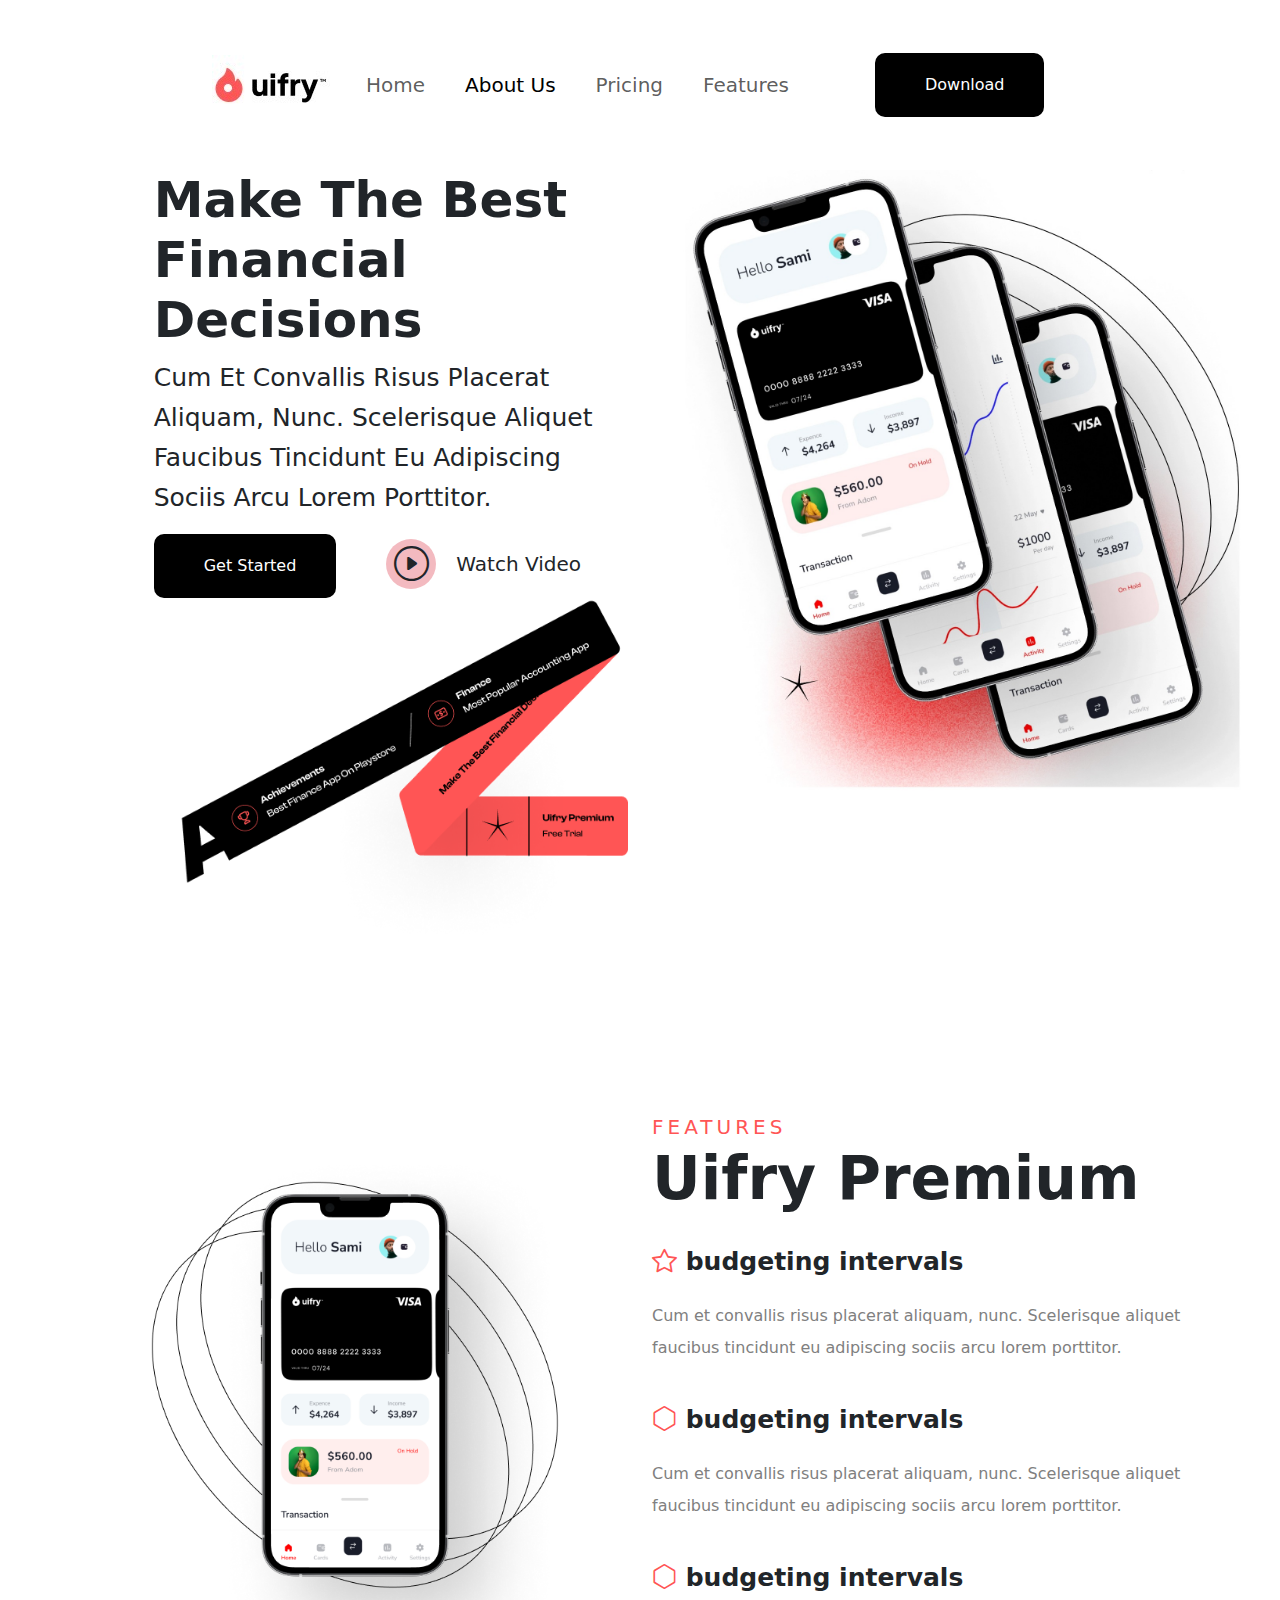
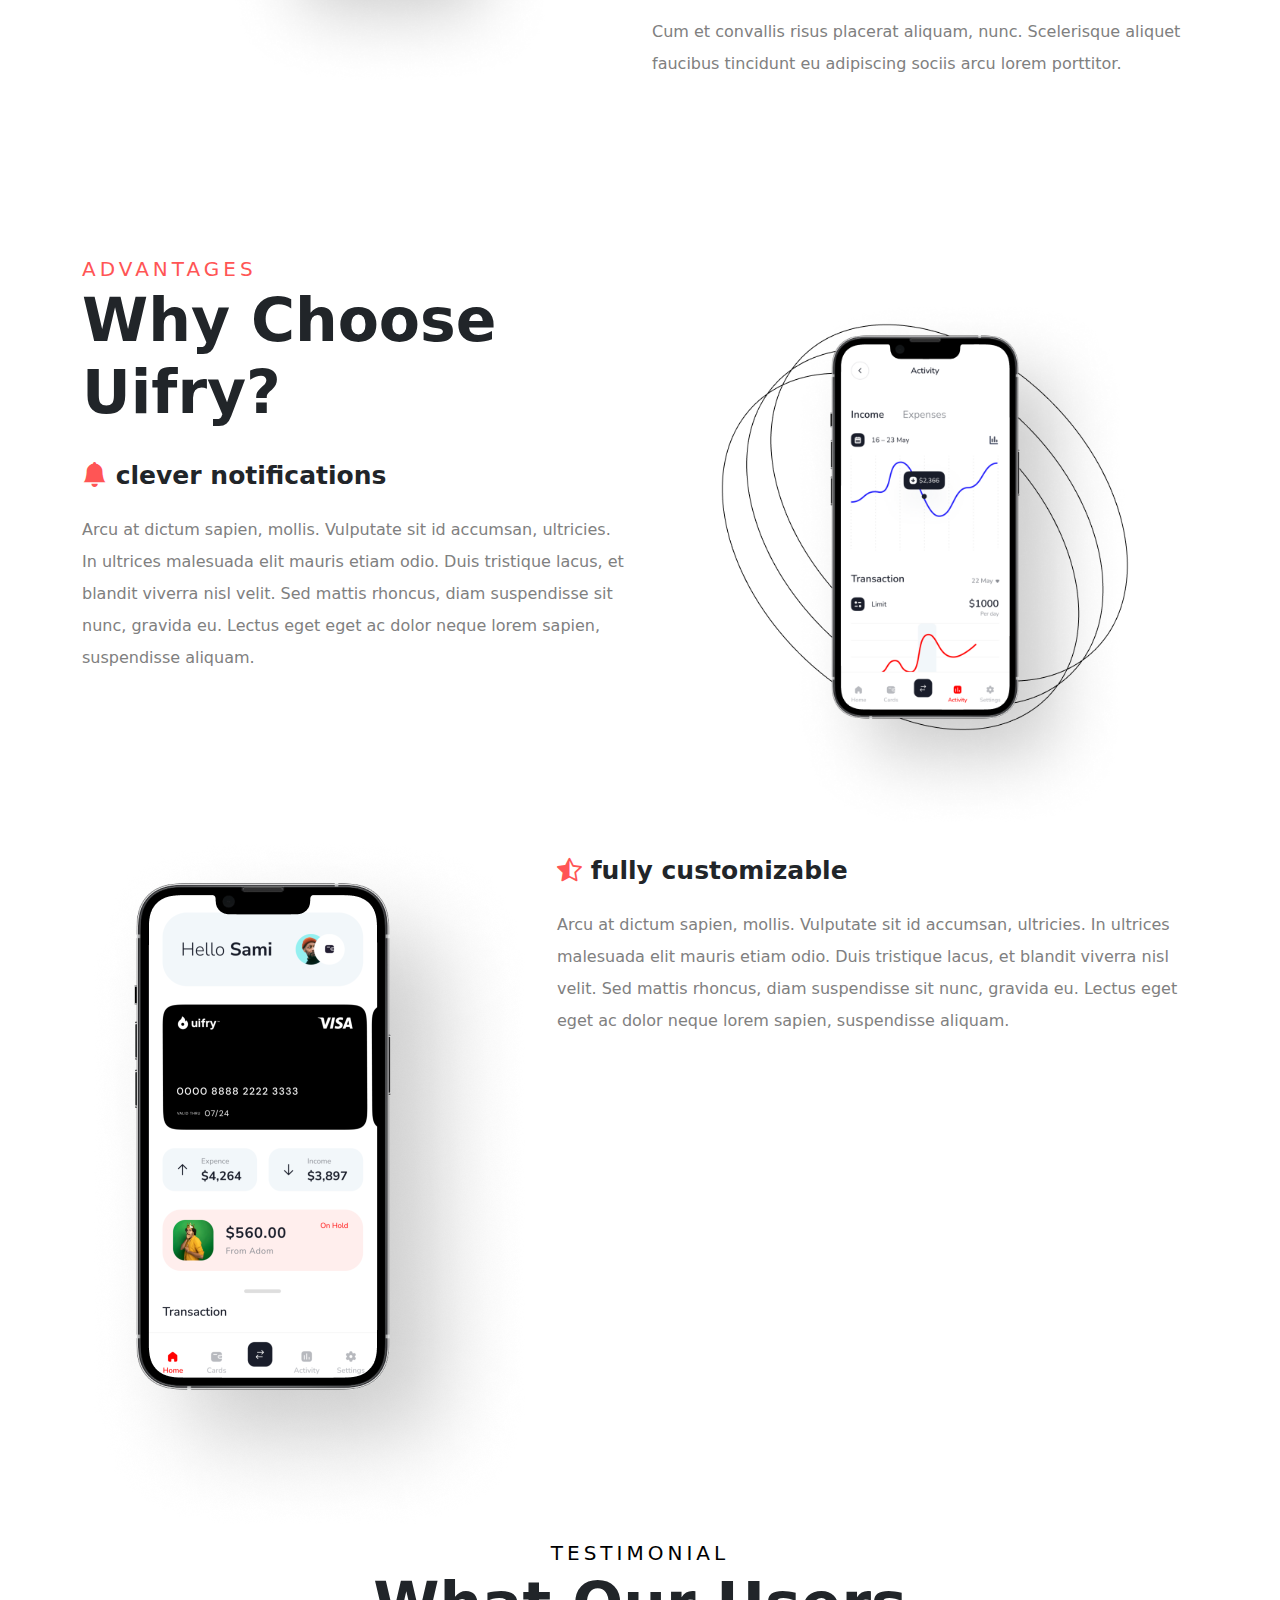
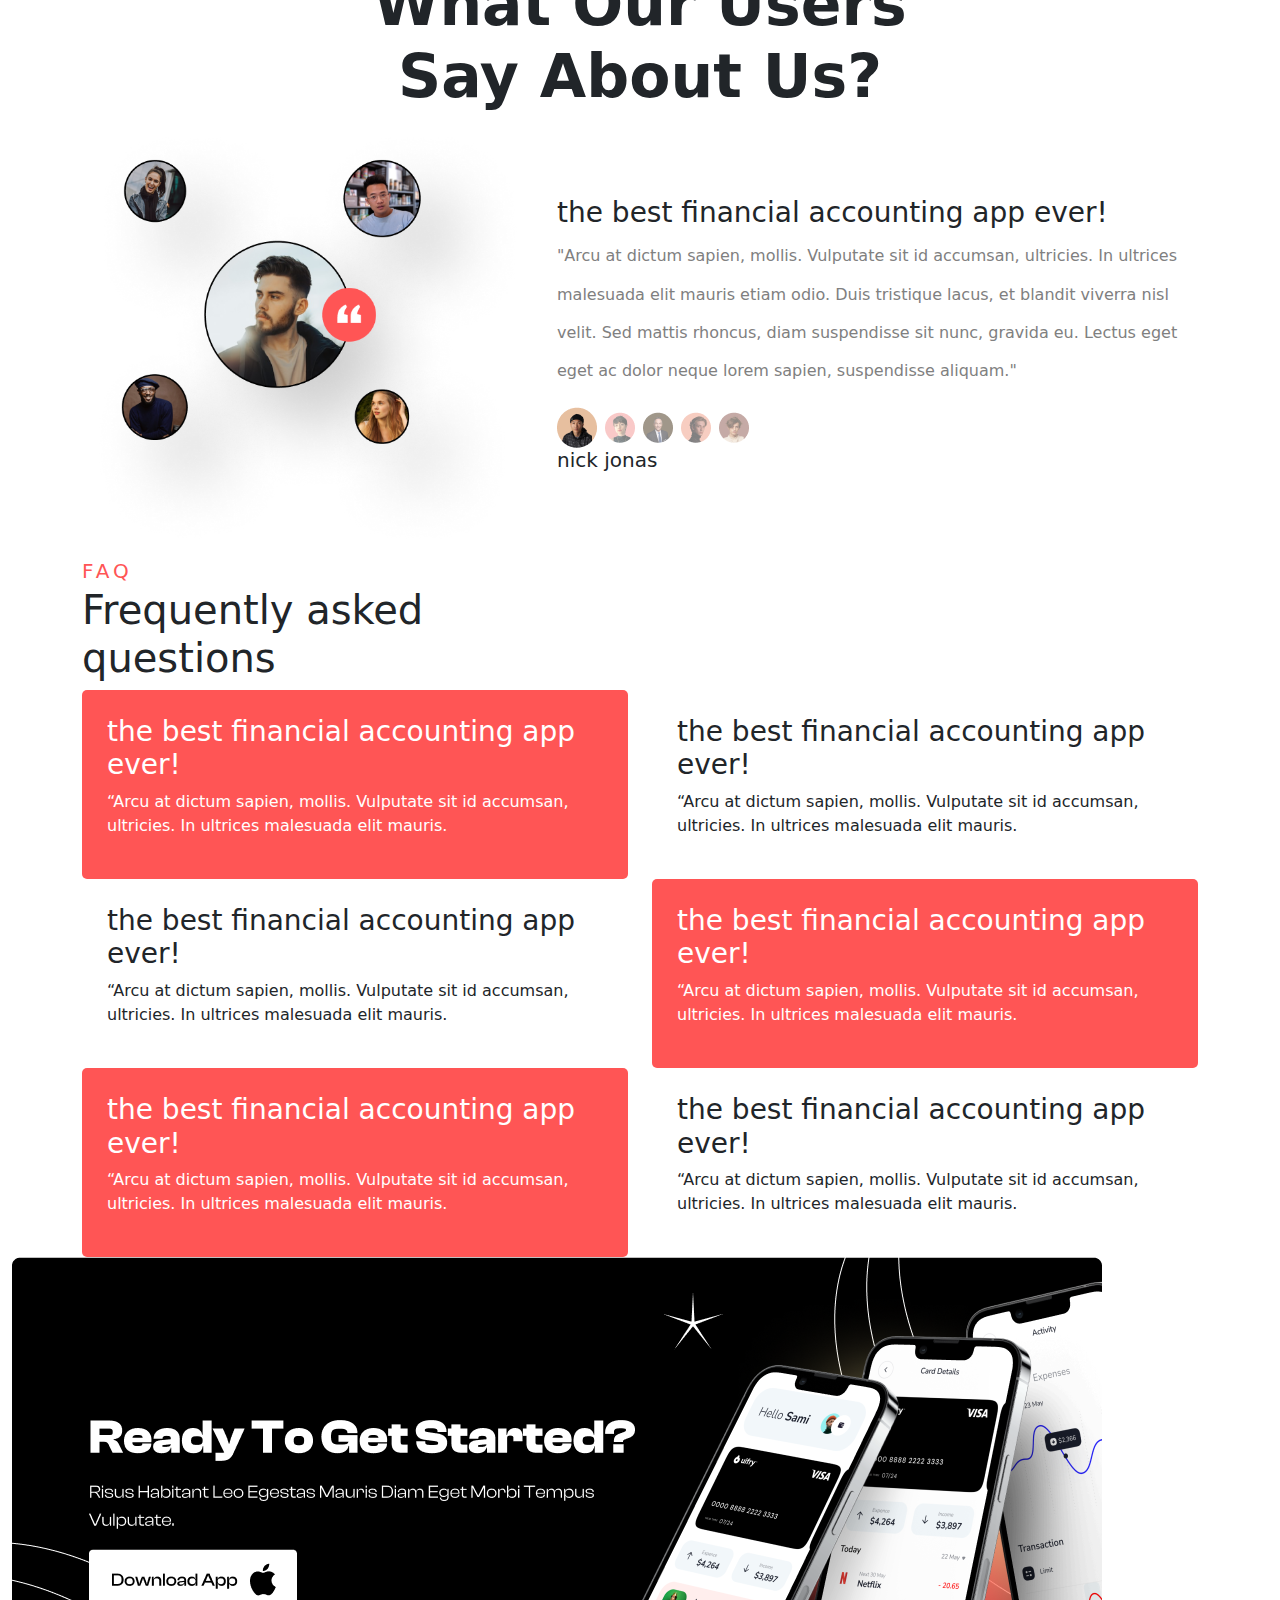
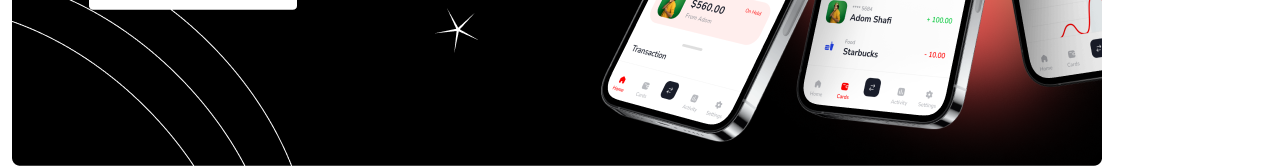
==== about.html @ f2e59686 "first commit" ====
<!DOCTYPE html>
<html lang="en">
<head>
    <meta charset="UTF-8">
    <meta name="viewport" content="width=device-width, initial-scale=1.0">
    <title>Landing Page</title>
    <!-- <script>
        // Get the current page URL
        var url = window.location.href;
    
        // Select all navigation links
        var links = document.querySelectorAll('.navbar-nav a');
    
        // Loop through each link and check if its href matches the current URL
        links.forEach(function(link) {
            if (link.href === url) {
                // Add the 'active' class to the link if it matches the current URL
                link.classList.add('active');
            }else{
                link.classList.remove('active');
            }
        });
    </script> -->
    <link rel="stylesheet" href="./style.css">
    <link rel="stylesheet" href="https://cdn.jsdelivr.net/npm/bootstrap-icons@1.11.3/font/bootstrap-icons.min.css">
    <link rel="stylesheet" href="https://cdnjs.cloudflare.com/ajax/libs/font-awesome/6.5.2/css/all.min.css" integrity="sha512-SnH5WK+bZxgPHs44uWIX+LLJAJ9/2PkPKZ5QiAj6Ta86w+fsb2TkcmfRyVX3pBnMFcV7oQPJkl9QevSCWr3W6A==" crossorigin="anonymous" referrerpolicy="no-referrer" />
    <link href="https://cdn.jsdelivr.net/npm/bootstrap@5.3.3/dist/css/bootstrap.min.css" rel="stylesheet" integrity="sha384-QWTKZyjpPEjISv5WaRU9OFeRpok6YctnYmDr5pNlyT2bRjXh0JMhjY6hW+ALEwIH" crossorigin="anonymous">
</head>
<body>
    <div class="main">
             <!-- navbar section-->
            <section class="nav-container">
                <nav class="navbar navbar-expand-lg navbar-light bg-white">
                    <div class="container">
                        <img src="./images/brand.jpeg" alt="Brand" class="navbar-brand">
                        <button class="navbar-toggler" type="button" data-bs-toggle="collapse" data-bs-target="#navbarText" aria-controls="navbarText" aria-expanded="false" aria-label="Toggle navigation">
                            <span class="navbar-toggler-icon"></span>
                        </button>
                        <div class="collapse navbar-collapse" id="navbarText">
                            <ul class="navbar-nav me-auto mb-2 mb-lg-0">
                                <li class="nav-item">
                                    <a class="nav-link" aria-current="page" href="index.html">Home</a>
                                </li>
                                <li class="nav-item">
                                    <a class="nav-link" href="about.html">About Us</a>
                                </li>
                                <li class="nav-item">
                                    <a class="nav-link" href="price.html">Pricing</a>
                                </li>
                                <li class="nav-item">
                                    <a class="nav-link" href="feature.html">Features</a>
                                </li>
                            </ul>
                            <span class="navbar-text nav-right">
                                <button class="button-2">Download</button>
                            </span>
                        </div>
                    </div>
                </nav>
            </section>
            <!-- home section -->
            <section class="home content">
                <div class="container-fluid">
                    <div class="row no-gutters">
                        <div class="col-lg-6 col-md-12 col-sm-12">
                            <div class="home-left">
                                <!-- <img src="./images/Group 35931.png" alt=""> -->
                                <h1>make the best financial decisions</h1>
                                <p>
                                    Cum et convallis risus placerat aliquam, nunc. Scelerisque aliquet  faucibus tincidunt eu adipiscing sociis arcu lorem porttitor.
                                </p>
                                <div class="explore">
                                    <button class="button-2">get started   <i class="fa-solid fa-arrow-right-long"></i></button>
                                    <p> <i class="bi bi-play-circle"></i>  </p> <p><span>Watch Video</span></p>
                                </div>
                                <img src="./images/Group 35924.png" alt="" class="img-fluid">
                            </div>
                        </div>
                        <div class="col-lg-6 col-md-12 col-sm-12">
                            <div class="home-right image-container">
                                <!-- <img src="./images/Frame 1.png" alt="" class="img-fluid">
                                <img src="./images/iPhone-13-Pro-Front.png" alt="" class="img-fluid">
                                <img src="./images/iPhone-13-Pro-Front-1.png" alt="" class="img-fluid">
                                <img src="./images/Group 35899.png" alt="" class="img-fluid"> -->
                                <img src="./images/home.jpeg" alt="" class="img-fluid">
                            </div>
                        </div>
                    </div>
                </div>
            </section>
            <section class="features">
                <div class="container">
                    <div class="row">
                        <div class="col-lg-6 col-md-12 col-sm-12">
                            <div class="feature-left">
                                <img src="./images/Group 35933.png" class="img-fluid" alt="">
                                <!-- <img src="./images/Group 35930.png"  class="img-fluid" alt=""> -->
                            </div>
                        </div>
                        <div class="col-lg-6 col-md-12 col-sm-12">
                            <div class="feature-right">
                                <span class="title1">FEATURES</span>
                                <h1>uifry premium</h1>
                                <div class="budget">
                                    <h6><i class="bi bi-star"></i> budgeting intervals</h6>
                                    <p>Cum et convallis risus placerat aliquam, nunc. Scelerisque aliquet <br> faucibus tincidunt eu adipiscing sociis arcu lorem porttitor.</p>
                                </div>
                                <div class="budget">
                                    <h6><i class="bi bi-hexagon"></i> budgeting intervals</h6>
                                    <p>Cum et convallis risus placerat aliquam, nunc. Scelerisque aliquet <br> faucibus tincidunt eu adipiscing sociis arcu lorem porttitor.</p>
                                </div>
                                <div class="budget">
                                    <h6><i class="bi bi-hexagon"></i> budgeting intervals</h6>
                                    <p>Cum et convallis risus placerat aliquam, nunc. Scelerisque aliquet <br> faucibus tincidunt eu adipiscing sociis arcu lorem porttitor.</p>
                                </div>
                            </div>
                        </div>
                    </div>
                </div>
            </section>
            <section class="adv">
                <div class="container">
                    <div class="row">
                        <div class="col-lg-6 col-md-12 col-sm-12">
                            <div class="feature-right">
                                <span class="title1">ADVANTAGES</span>
                                <h1>why choose Uifry?</h1>
                                <div class="budget">
                                    <h6><i class="bi bi-bell-fill"></i> clever notifications</h6>
                                    <p>Arcu at dictum sapien, mollis. Vulputate sit id accumsan, ultricies. In ultrices malesuada elit mauris etiam odio. Duis tristique lacus, et blandit viverra nisl velit. Sed mattis rhoncus, diam suspendisse sit nunc, gravida eu. Lectus eget eget ac dolor neque lorem sapien, suspendisse aliquam.</p>
                                </div>
                            </div>
                        </div>
                        <div class="col-lg-6 col-md-12 col-sm-12">
                            <div class="adv-right">
                                <img src="./images/Group 35935.png" alt="" class="img-fluid">
                            </div>
                        </div>
                    </div>
                </div>
            </section>
            <section>
                <div class="container">
                    <div class="row">
                        <div class="col-lg-5 col-md-12 col-sm-12">
                            <div>
                                <img src="./images/iPhone-13-Pro-Front 2.png" alt="">
                            </div>
                        </div>
                        <div class="col-lg-7 col-md-12 col-sm-12">
                            <div>
                                <div class="budget">
                                    <h6><i class="bi bi-star-half"></i> fully customizable</h6>
                                    <p>Arcu at dictum sapien, mollis. Vulputate sit id accumsan, ultricies. In ultrices malesuada elit mauris etiam odio. Duis tristique lacus, et blandit viverra nisl velit. Sed mattis rhoncus, diam suspendisse sit nunc, gravida eu. Lectus eget eget ac dolor neque lorem sapien, suspendisse aliquam.</p>
                                </div>
                            </div>
                        </div>
                    </div>
                </div>
            </section>
            <section class="test">
                <div class="test-head">
                    <span class="title1 ">testimonial</span>
                    <h1>what our users <br> say about us?</h1>         
                </div>
                <div class="container">
                    <div class="row">
                        <div class="col-lg-5 col-md-12 col-sm-12">
                            <div class="test-left">
                                <img src="./images/Group 1000002331.png" alt="" class="img-fluid">
                            </div>
                        </div>
                        <div class="col-lg-7 col-md-12 col-sm-12">
                            <div class="test-right">
                                <h3>the best financial accounting
                                    app ever!
                                </h3>
                                <p>"Arcu at dictum sapien, mollis. Vulputate sit id accumsan, ultricies. In ultrices malesuada elit mauris etiam odio. Duis tristique lacus, et blandit viverra nisl velit. Sed mattis rhoncus, diam suspendisse sit nunc, gravida eu. Lectus eget eget ac dolor neque lorem sapien, suspendisse aliquam."</p>
                                <img src="./images/Group 35917.png" alt="">
                                <h5>nick jonas</h5>
                            </div>
                        </div>
                    </div>
                </div>
            </section>
            <section class="faq">
                <div class="container">
                    <div>
                        <span class="title1 ">FAQ</span>
                        <h1>Frequently asked <br> questions </h1>
                    </div>
                    <div class="row">
                        <div class="col-lg-6 col-md-12 col-sm-12 faq-left">
                            <div>
                                <h3>the best financial accounting
                                    app ever!
                                </h3>
                                <p>“Arcu at dictum sapien, mollis. Vulputate sit id
                                accumsan, ultricies. In ultrices malesuada elit mauris.</p>
                            </div>
                            <div>
                                <h3>the best financial accounting
                                    app ever!
                                </h3>
                                <p>“Arcu at dictum sapien, mollis. Vulputate sit id
                                accumsan, ultricies. In ultrices malesuada elit mauris.</p>
                            </div>
                            <div>
                                <h3>the best financial accounting
                                    app ever!
                                </h3>
                                <p>“Arcu at dictum sapien, mollis. Vulputate sit id
                                accumsan, ultricies. In ultrices malesuada elit mauris.</p>
                            </div>
                        </div>
                        <div class="col-lg-6 col-md-12 col-sm-12 faq-right">
                            <div>
                                <h3>the best financial accounting
                                    app ever!
                                </h3>
                                <p>“Arcu at dictum sapien, mollis. Vulputate sit id
                                accumsan, ultricies. In ultrices malesuada elit mauris.</p>
                            </div>
                            <div>
                                <h3>the best financial accounting
                                    app ever!
                                </h3>
                                <p>“Arcu at dictum sapien, mollis. Vulputate sit id
                                accumsan, ultricies. In ultrices malesuada elit mauris.</p>
                            </div>
                            <div>
                                <h3>the best financial accounting
                                    app ever!
                                </h3>
                                <p>“Arcu at dictum sapien, mollis. Vulputate sit id
                                accumsan, ultricies. In ultrices malesuada elit mauris.</p>
                            </div>
                        </div>
                    </div>
                </div>
            </section>
            <section>
                <div class="container-fluid">
                    <div class="col-lg-12 col-md-12 col-sm-12">
                    <img src="./images/Frame.png" alt="">
                    </div>
                </div>
            </section>
    </div>
    <script src="https://maxcdn.bootstrapcdn.com/bootstrap/4.5.2/js/bootstrap.min.js"></script>
    <script src="./script.js"></script>
    <script src="https://ajax.googleapis.com/ajax/libs/jquery/3.5.1/jquery.min.js"></script>
    <script src="https://cdn.jsdelivr.net/npm/bootstrap@5.3.3/dist/js/bootstrap.bundle.min.js" integrity="sha384-YvpcrYf0tY3lHB60NNkmXc5s9fDVZLESaAA55NDzOxhy9GkcIdslK1eN7N6jIeHz" crossorigin="anonymous"></script>
</body>
</html>
---- style.css ----
/* reset */
*{
    box-sizing: border-box;
    margin: 0;
}
nav{
    display: flex;
    flex-direction: row;
    justify-content: space-around;
    align-items: center;
    height: 10vh;
    background-color: white;
}
.nav-container{
    padding: 40px;
    padding-left: 200px;
    padding-right: 200px;
    z-index: 99;
}
.nav-left{
    display: flex;
    flex-direction: row;
    justify-content: space-around;
    width: 70%;
}
#navbarText a{
    font-size: 20px;
    padding: 20px;
}
.navbar-brand{
    font-weight: bold;
    font-size: 30px !important;
}
/*navbar right, download button  */
.nav-right{
    display: flex;
    width: 30%;
    justify-content: center;
    align-items: center;
}
.nav-right button{
    background-color: #FF5555;
    padding: 20px;
    padding-left: 50px;
    padding-right: 40px;
    color: white;
    border-radius: 10px;
    border: none;
    text-transform: capitalize;
}
.button-2 {
    color: #fff;
    border: 3px solid  black;
    background-image: -webkit-linear-gradient(30deg,  black 50%, transparent 50%);
    background-image: linear-gradient(30deg,  black 50%, transparent 50%);
    background-size: 500px;
    background-repeat: no-repeat;
    background-position: 0%;
    -webkit-transition: background 300ms ease-in-out;
    transition: background 300ms ease-in-out;
  }
  .button-2:hover {
    background-position: 100%;
    color: black;
  }
  .mode{
    width: 100px;
    padding-left: 40px;
    cursor: pointer;
  }
/* home section */
/* .home{
    height:100vh;
    position: relative;
} */
.home .col-lg-8{
    min-height: 850px;
}
.home .col-lg-4{
    min-height: auto;
}
.home h1{
    font-size: 65px;
    font-weight: bold;
    text-transform: capitalize;
}
.home-left{
    margin-left: 23%;
}
/* .home-left img:nth-child(1){
    position: absolute;
    top: -100px;
    right: 180px;
    z-index: -1;
} */
.home p{
    font-size: 25px;
    line-height: 1.6;
    text-transform: capitalize;
}
.home button{
    background-color: #FF5555;
    padding: 20px;
    padding-left: 50px;
    padding-right: 40px;
    color: white;
    border-radius: 10px;
    border: none;
}
.explore{
    display: flex;
    flex-direction: row;
    align-items: center;
    justify-content: flex-start;
    column-gap: 50px;
    
}
.explore p span{
    padding-left: 20px;
}
.explore button{
    text-transform: capitalize;
}
.explore p i{
    font-size: 35px;
        border-radius: 50%;
        height: 50px;
        width: 50px;
        position: absolute;
        background: #dc354557;
        display: flex;
        justify-content: center;
        align-items: center;
    }


.explore p{
    font-size: 20px;
    display: flex;
    justify-content: baseline;
    align-items: center;
    gap: 15px;
    padding-top: 11px;
}
.home-right img{
    width: 100%;
    height: auto;
}
.fixed-container {
    width: 100%; 
}

.image-container {
    width: 100%; 
}
/* we can also align the images in home section using the below position property */
/* .home-right{
    position: relative;
} */
/* .home-right img:nth-child(1){
    position: absolute;
    top: -100px;
    right: 0px;
}
.home-right img:nth-child(2){
    position: absolute;
    right: 20px;
    top: -20px;
}
.home-right img:nth-child(3){
    position: absolute;
    top: -100px;
    right: 140px;
}
.home-right img:nth-child(4){
    position: absolute;
    z-index: -1;
} */
.features{
    height: 100vh;
    
    display: flex;
    justify-content: center;
    align-items: center;

}
/* .feature-left :nth-child(2){
    position: absolute;
    left: 140px;
    z-index: -1;
} */
.title1{
    color: #FF5555;
    letter-spacing: 4px;
    font-size: 20px;
}
.feature-right h1,.test h1{
    font-weight: bolder;
    font-size: 60px;
    text-transform: capitalize;
}
.budget h6{
    font-weight: bold;
    font-size: 25px;
    padding-top: 25px;
    padding-bottom: 15px;
}
.budget p{
    color: gray;
    line-height: 2;
}
.budget h6 i{
    color: #FF5555;
}
.custom-right,.custom-left,.adv-left,.adv-right{
    display: flex;
    justify-content: center;
    align-items: start;
    flex-direction: column;
}
.custom-right p,.adv-left p,.test-right p{
    line-height: 2.4;
    color: gray;
}
/* testimonial section */
.test-right{
    display: flex;
    flex-direction: column;
    justify-content: center;
    align-items: flex-start;
    height: 100%;
    /* padding: 5rem; */
}

.test .title1{
    color: black;
    text-transform: uppercase;
}
.test-head{
    text-align: center;
}
/* faq section */
.faq-left div:nth-child(1),.faq-left div:nth-child(3),.faq-right div:nth-child(2){
    color: white;
    background-color: #FF5555;
    border-radius: 5px;
}
.faq-left div,.faq-right div{
    padding: 25px;
}
.image{
    margin: 100px;
}
.image-container{
    display: flex;
    justify-content: center;
    align-items: center;
}
@media screen and (max-width:1536px){
    .home-left h1{
        font-size: 50px;
    }
}
@media screen and (max_width:1440px){
    .home-left h1{
        font-size: 60px;
    }

}
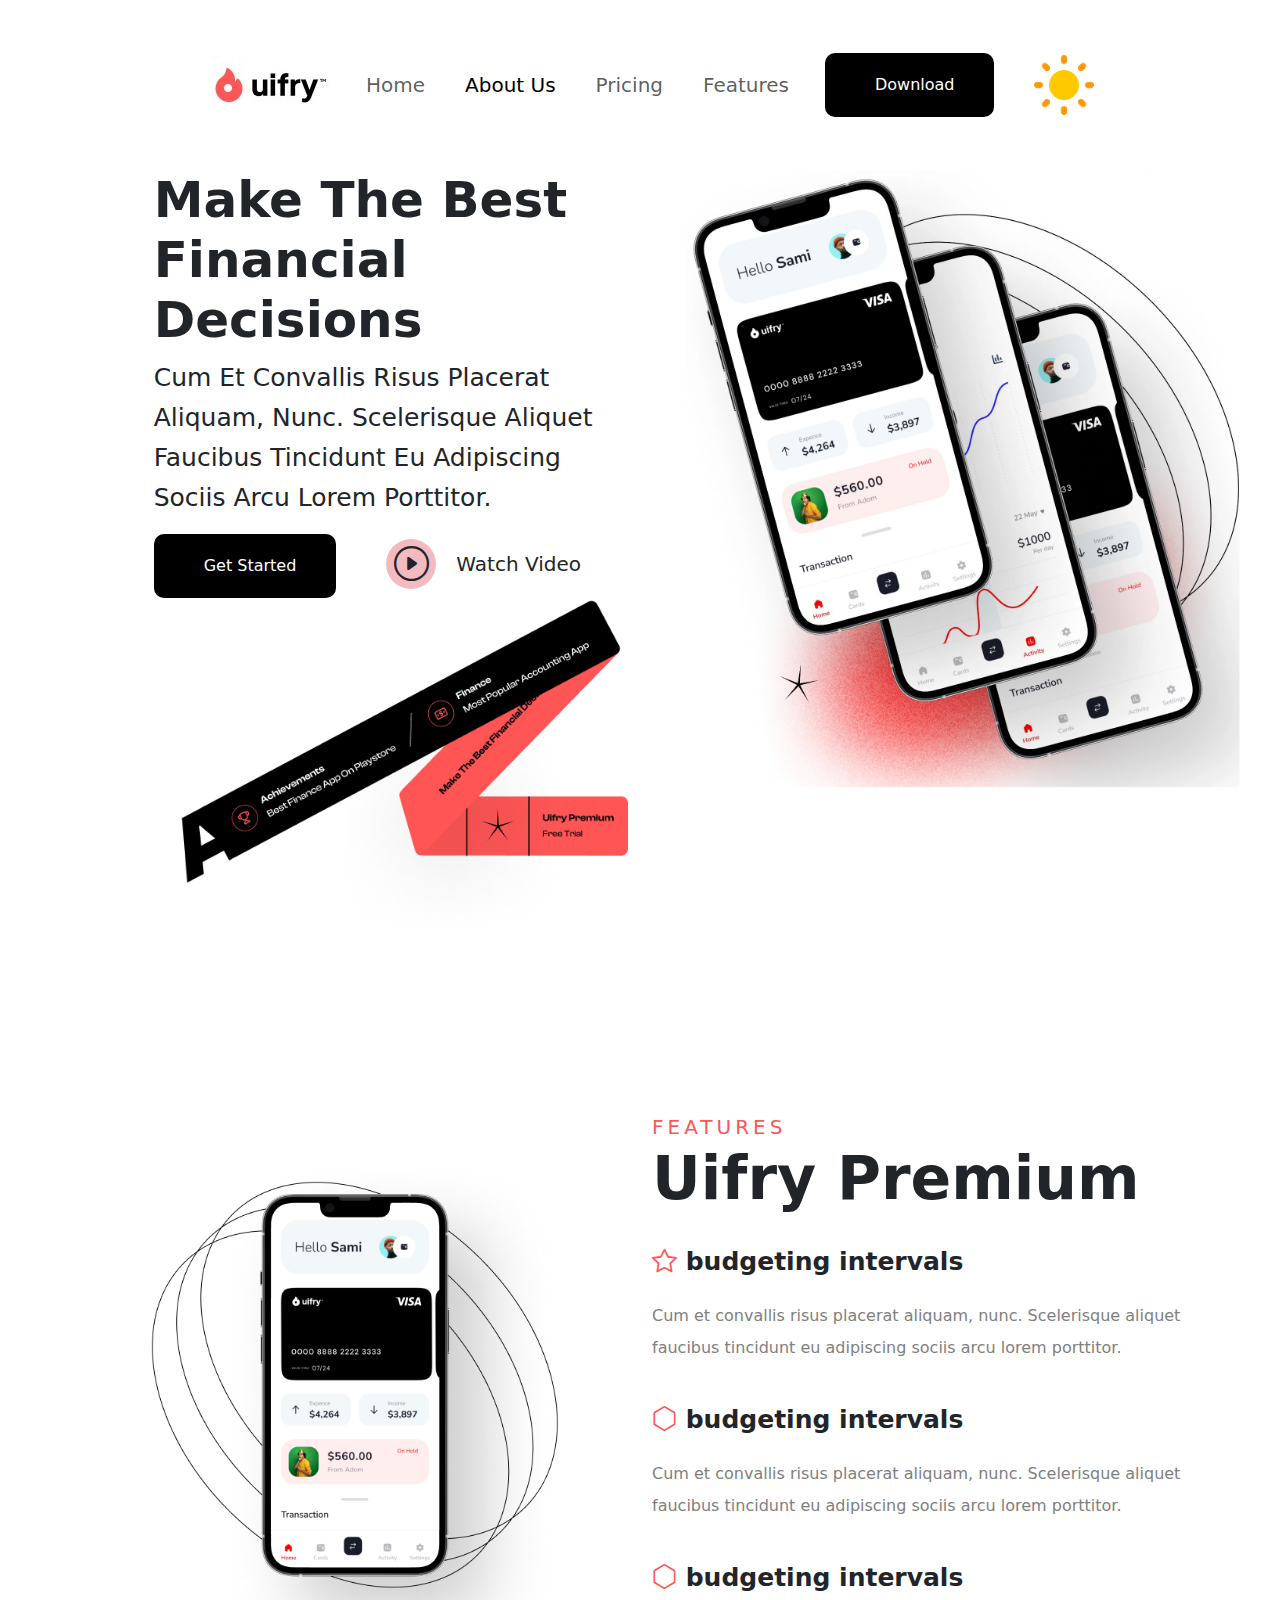
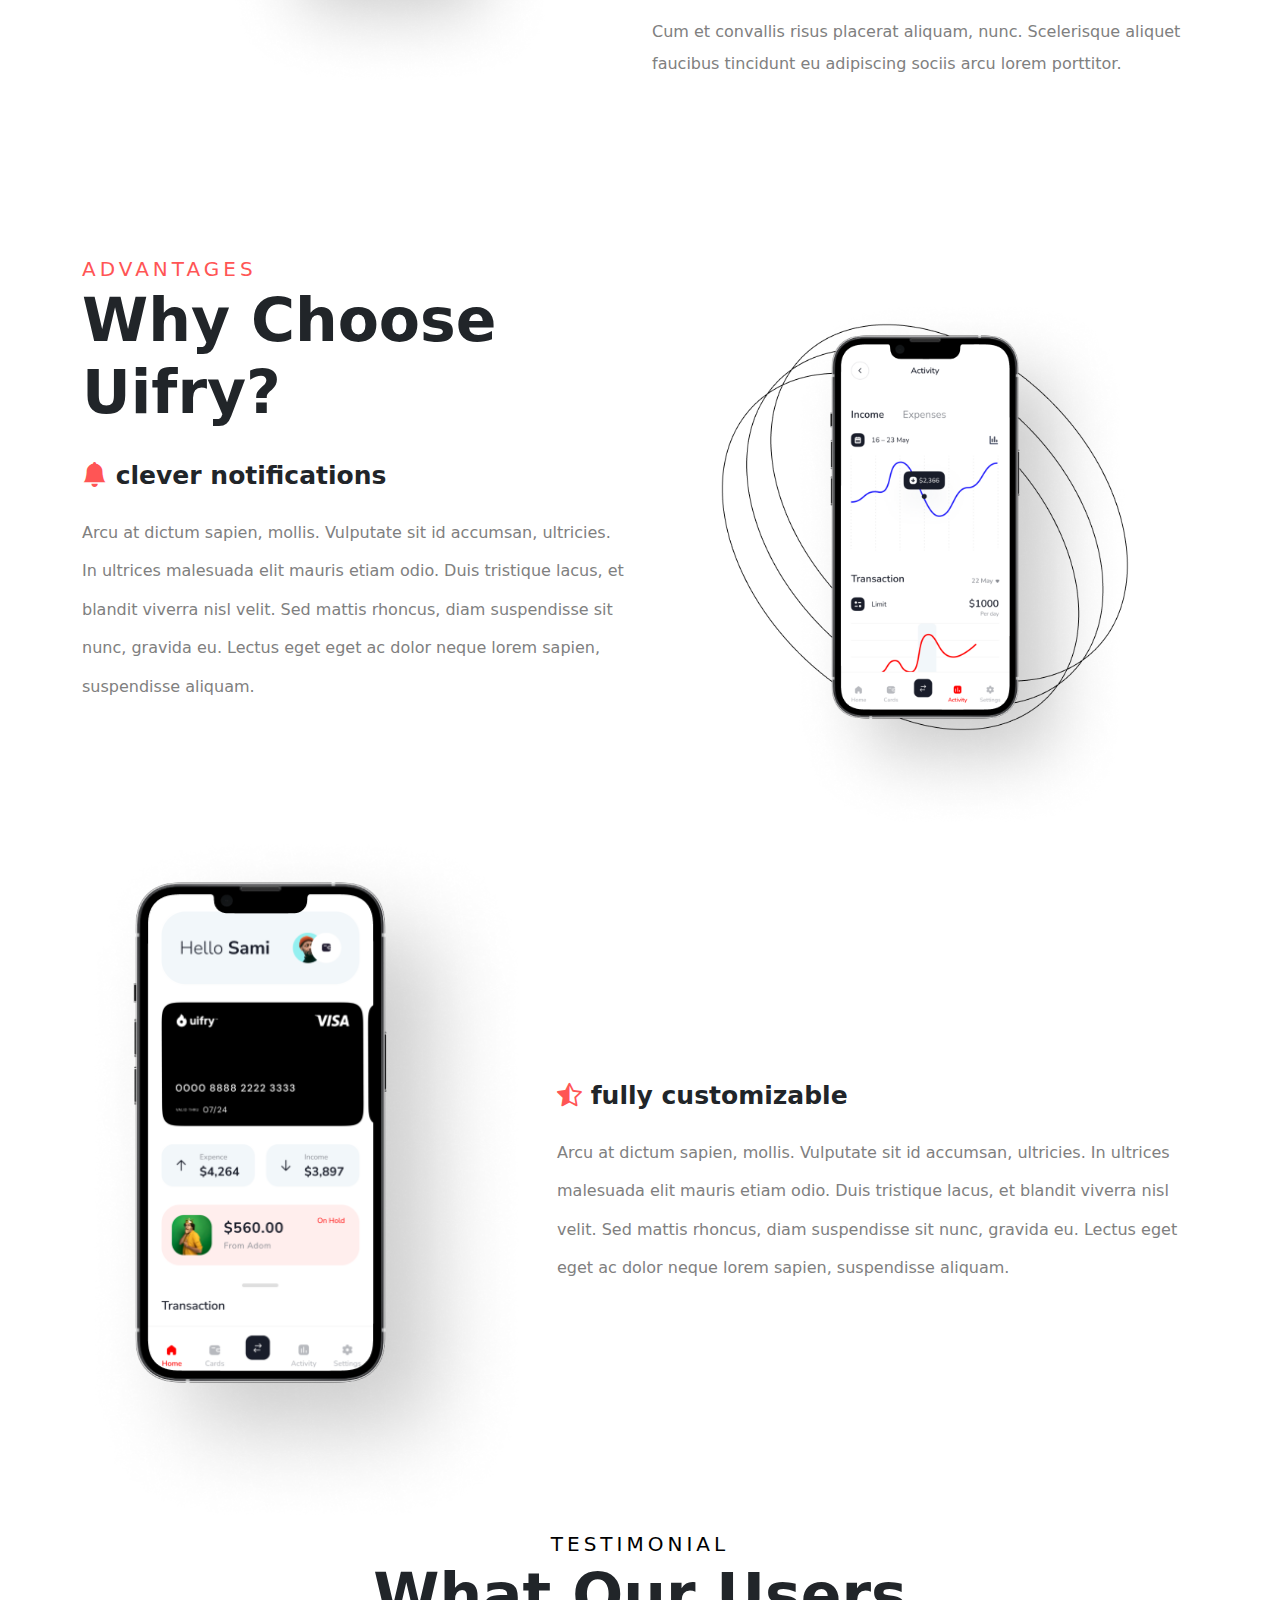
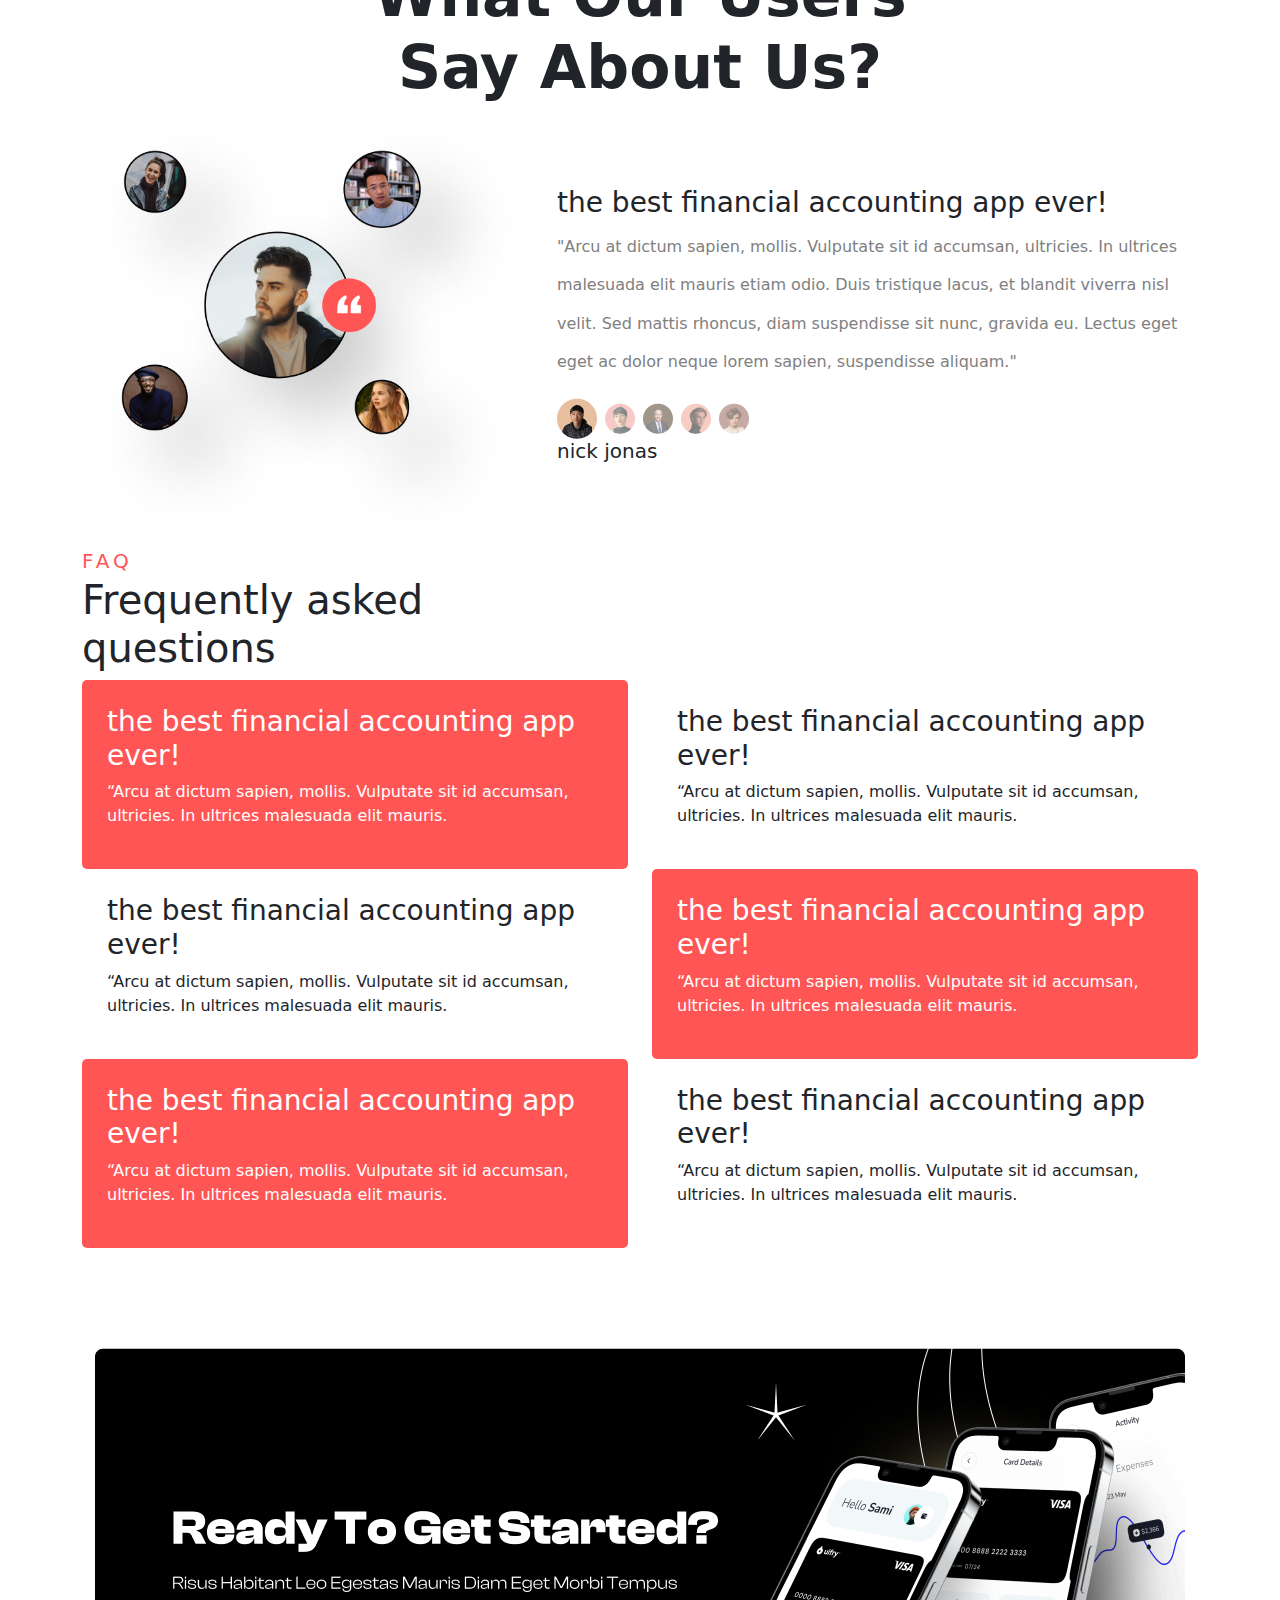
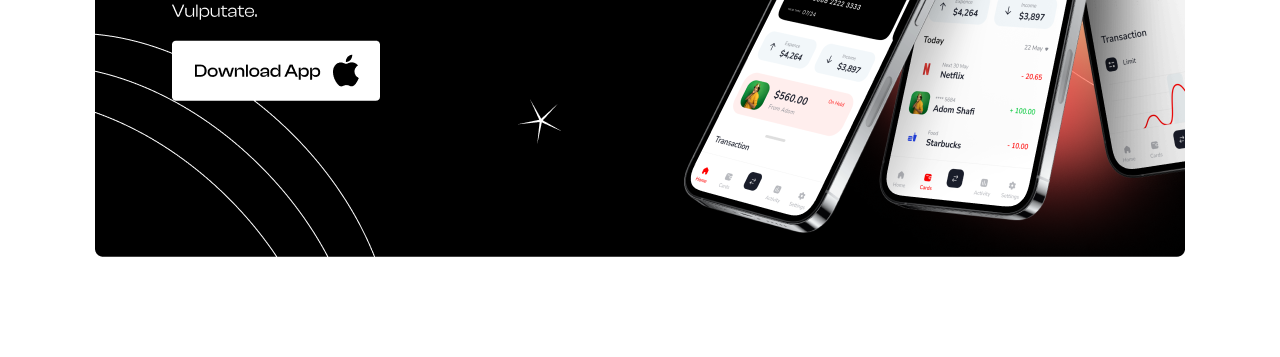
==== commit 1e627a31: "Update about.html" ====
--- a/about.html
+++ b/about.html
@@ -4,23 +4,8 @@
     <meta charset="UTF-8">
     <meta name="viewport" content="width=device-width, initial-scale=1.0">
     <title>Landing Page</title>
-    <!-- <script>
-        // Get the current page URL
-        var url = window.location.href;
-    
-        // Select all navigation links
-        var links = document.querySelectorAll('.navbar-nav a');
-    
-        // Loop through each link and check if its href matches the current URL
-        links.forEach(function(link) {
-            if (link.href === url) {
-                // Add the 'active' class to the link if it matches the current URL
-                link.classList.add('active');
-            }else{
-                link.classList.remove('active');
-            }
-        });
-    </script> -->
+    <link rel="stylesheet" href="https://cdnjs.cloudflare.com/ajax/libs/animate.css/4.1.1/animate.min.css">
+    <link rel="stylesheet" href="assets/fonts/kanit/stylesheet.css">
     <link rel="stylesheet" href="./style.css">
     <link rel="stylesheet" href="https://cdn.jsdelivr.net/npm/bootstrap-icons@1.11.3/font/bootstrap-icons.min.css">
     <link rel="stylesheet" href="https://cdnjs.cloudflare.com/ajax/libs/font-awesome/6.5.2/css/all.min.css" integrity="sha512-SnH5WK+bZxgPHs44uWIX+LLJAJ9/2PkPKZ5QiAj6Ta86w+fsb2TkcmfRyVX3pBnMFcV7oQPJkl9QevSCWr3W6A==" crossorigin="anonymous" referrerpolicy="no-referrer" />
@@ -30,7 +15,7 @@
     <div class="main">
              <!-- navbar section-->
             <section class="nav-container">
-                <nav class="navbar navbar-expand-lg navbar-light bg-white">
+                <nav class="navbar navbar-expand-lg navbar-light bg-white sticky-top">
                     <div class="container">
                         <img src="./images/brand.jpeg" alt="Brand" class="navbar-brand">
                         <button class="navbar-toggler" type="button" data-bs-toggle="collapse" data-bs-target="#navbarText" aria-controls="navbarText" aria-expanded="false" aria-label="Toggle navigation">
@@ -53,6 +38,8 @@
                             </ul>
                             <span class="navbar-text nav-right">
                                 <button class="button-2">Download</button>
+                                <img src="./images/mode-light-icon-512x512-yuubs6qt.png" alt="" class="mode">
+            
                             </span>
                         </div>
                     </div>
@@ -71,13 +58,15 @@
                                 </p>
                                 <div class="explore">
                                     <button class="button-2">get started   <i class="fa-solid fa-arrow-right-long"></i></button>
-                                    <p> <i class="bi bi-play-circle"></i>  </p> <p><span>Watch Video</span></p>
+                                    <p> <i class="bi bi-play-circle"></i>  </p> 
+                                    <p><span>Watch Video</span></p>
                                 </div>
                                 <img src="./images/Group 35924.png" alt="" class="img-fluid">
                             </div>
                         </div>
                         <div class="col-lg-6 col-md-12 col-sm-12">
                             <div class="home-right image-container">
+                                <!-- if we want to align them using position  -->
                                 <!-- <img src="./images/Frame 1.png" alt="" class="img-fluid">
                                 <img src="./images/iPhone-13-Pro-Front.png" alt="" class="img-fluid">
                                 <img src="./images/iPhone-13-Pro-Front-1.png" alt="" class="img-fluid">
@@ -122,7 +111,7 @@
                 <div class="container">
                     <div class="row">
                         <div class="col-lg-6 col-md-12 col-sm-12">
-                            <div class="feature-right">
+                            <div class="feature-right adv-left">
                                 <span class="title1">ADVANTAGES</span>
                                 <h1>why choose Uifry?</h1>
                                 <div class="budget">
@@ -139,15 +128,15 @@
                     </div>
                 </div>
             </section>
-            <section>
-                <div class="container">
-                    <div class="row">
-                        <div class="col-lg-5 col-md-12 col-sm-12">
-                            <div>
-                                <img src="./images/iPhone-13-Pro-Front 2.png" alt="">
-                            </div>
-                        </div>
-                        <div class="col-lg-7 col-md-12 col-sm-12">
+            <section class="custom">
+                <div class="container">
+                    <div class="row">
+                        <div class="col-lg-5 col-md-12 col-sm-12 custom-left">
+                            <div>
+                                <img src="./images/iPhone-13-Pro-Front 2.png" alt="" class="img-fluid">
+                            </div>
+                        </div>
+                        <div class="col-lg-7 col-md-12 col-sm-12 custom-right">
                             <div>
                                 <div class="budget">
                                     <h6><i class="bi bi-star-half"></i> fully customizable</h6>
@@ -239,10 +228,12 @@
                     </div>
                 </div>
             </section>
-            <section>
-                <div class="container-fluid">
+            <section class="image">
+                <div class="container">
                     <div class="col-lg-12 col-md-12 col-sm-12">
-                    <img src="./images/Frame.png" alt="">
+                        <div class="image-container">
+                            <img src="./images/Frame.png" alt="">
+                        </div>
                     </div>
                 </div>
             </section>
@@ -252,4 +243,4 @@
     <script src="https://ajax.googleapis.com/ajax/libs/jquery/3.5.1/jquery.min.js"></script>
     <script src="https://cdn.jsdelivr.net/npm/bootstrap@5.3.3/dist/js/bootstrap.bundle.min.js" integrity="sha384-YvpcrYf0tY3lHB60NNkmXc5s9fDVZLESaAA55NDzOxhy9GkcIdslK1eN7N6jIeHz" crossorigin="anonymous"></script>
 </body>
-</html>+</html>
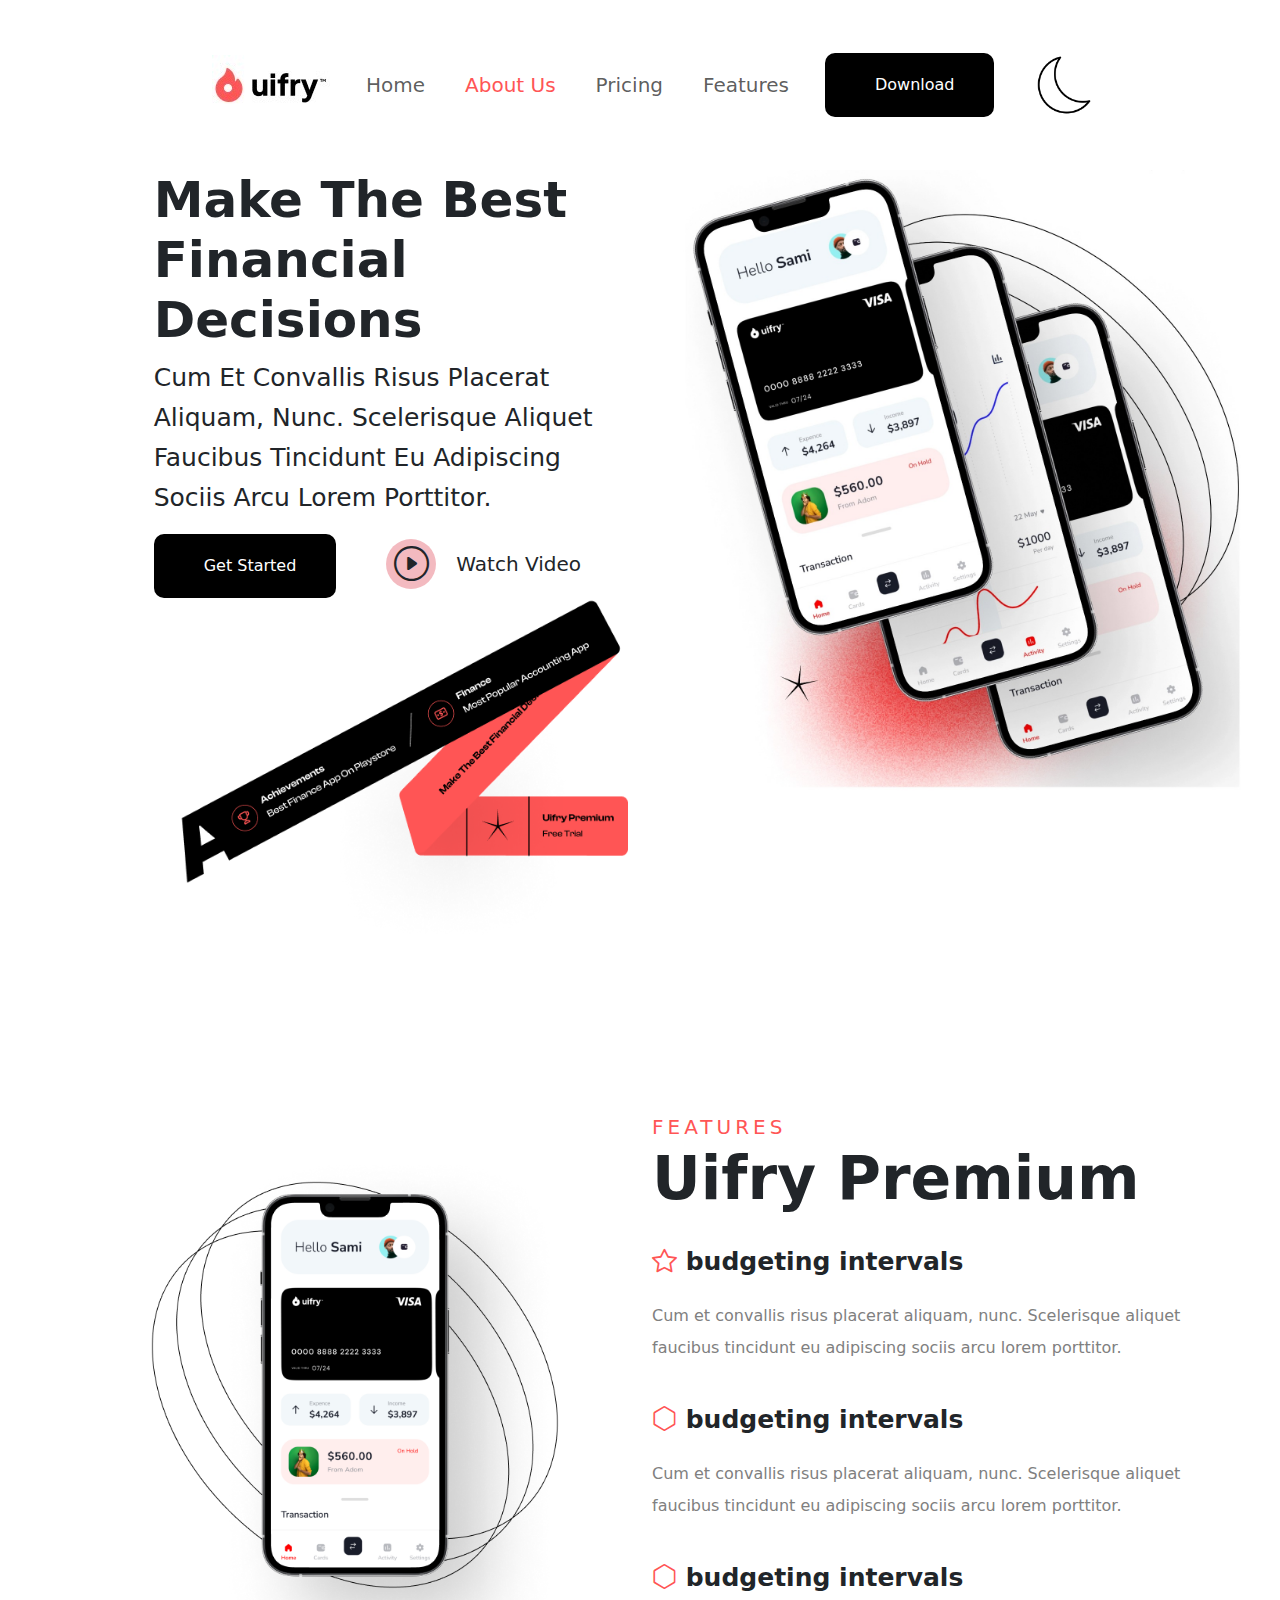
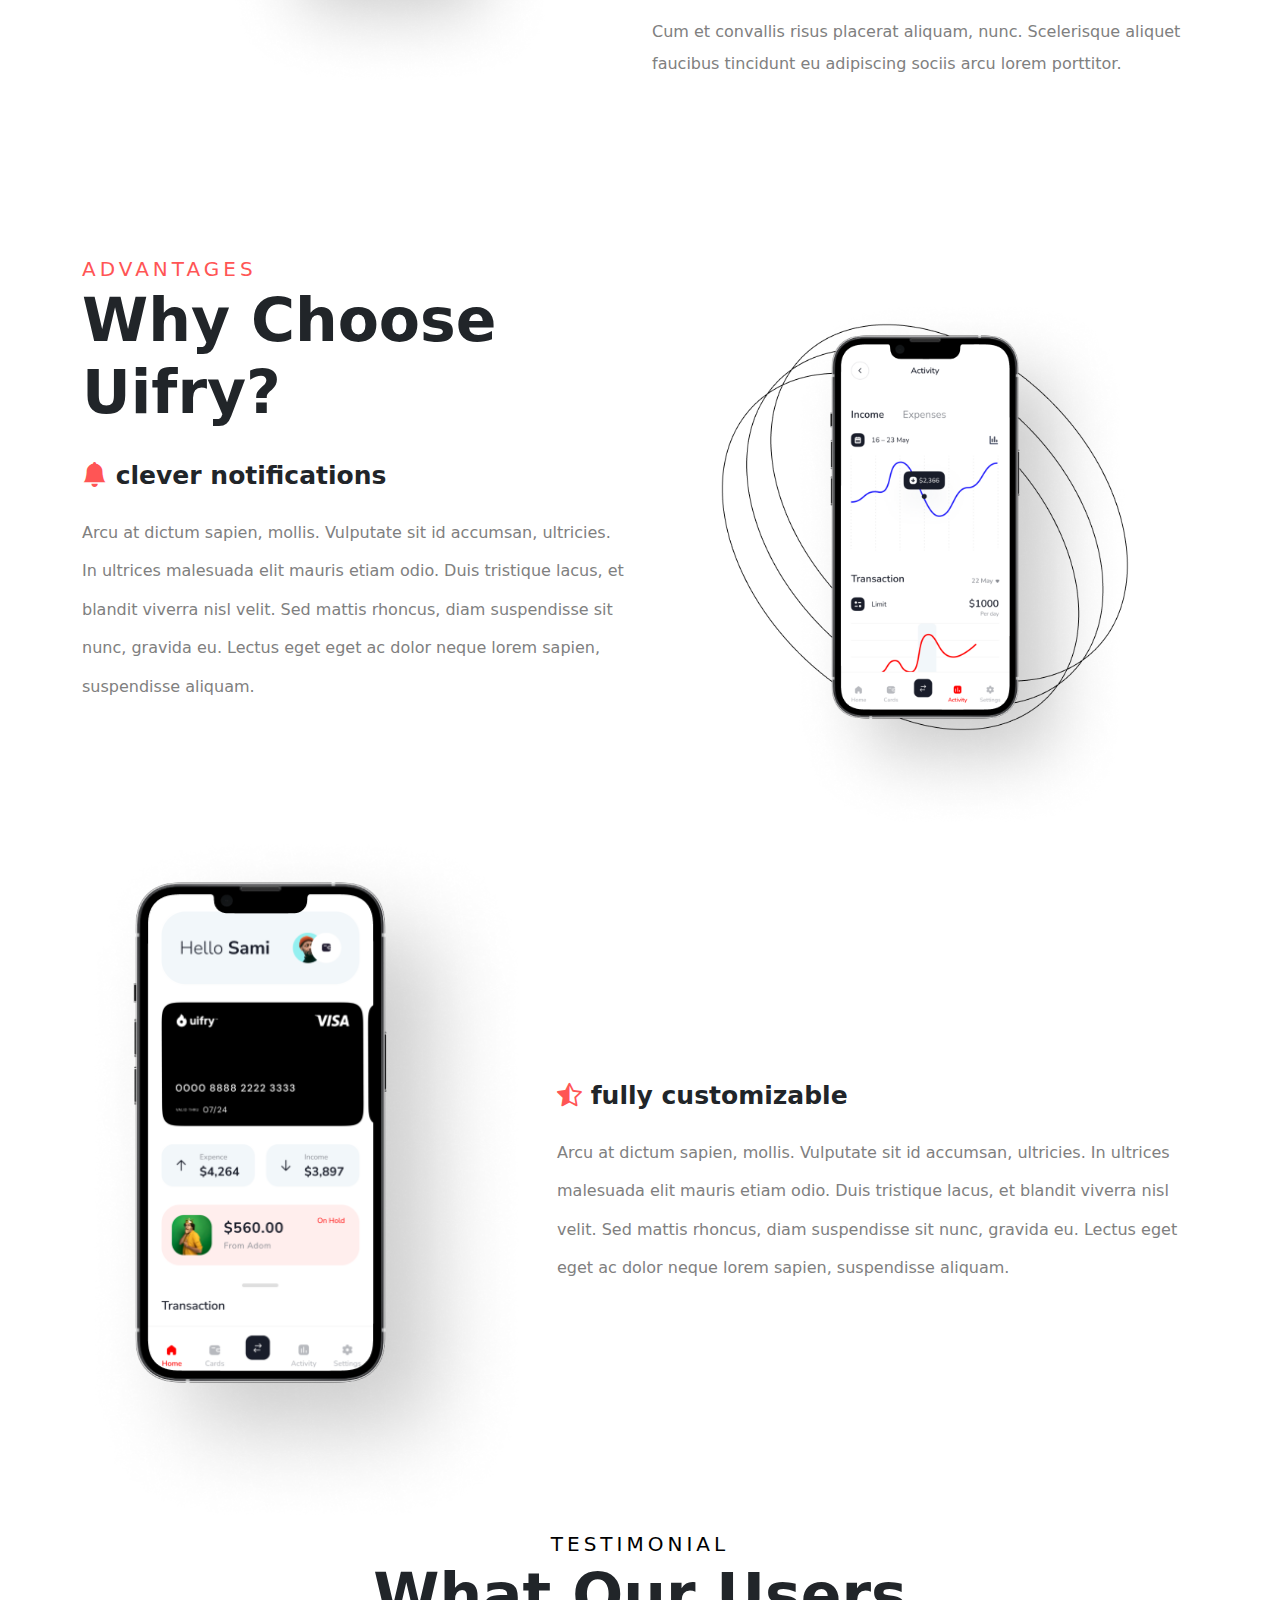
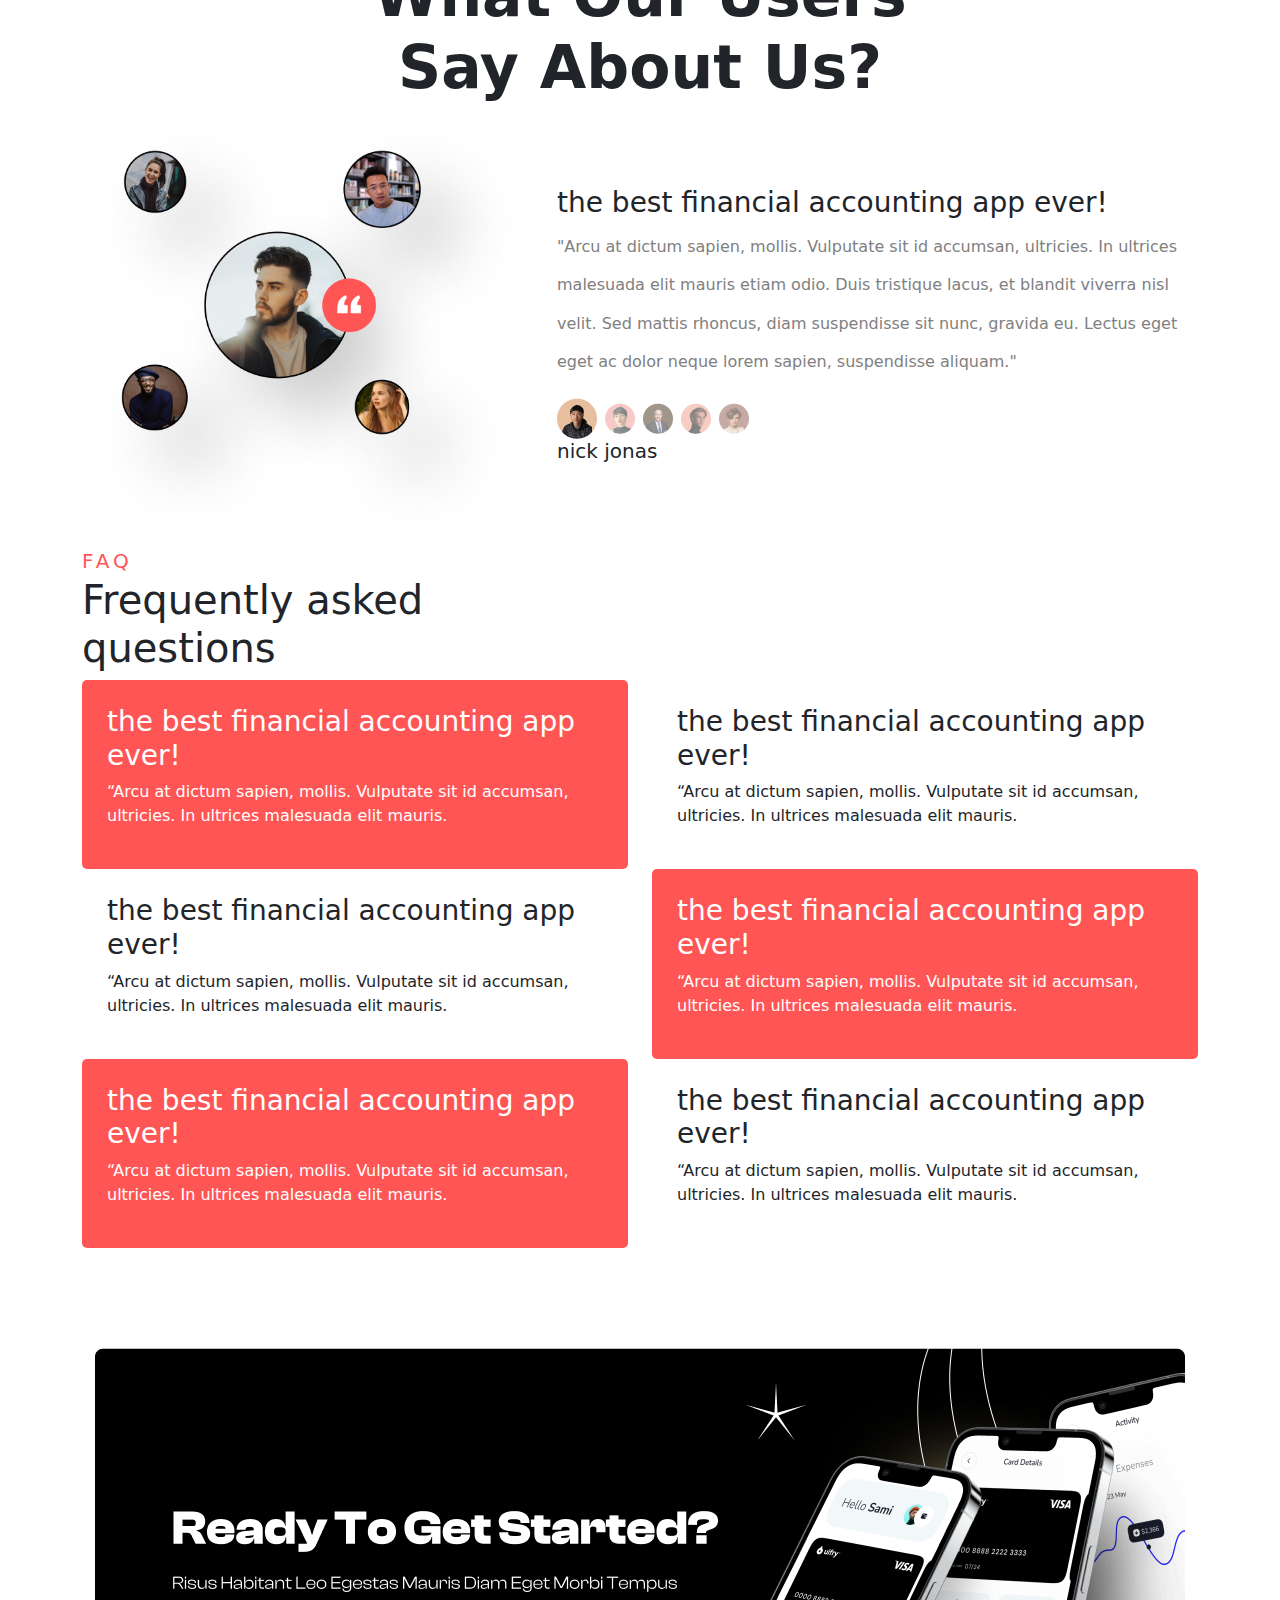
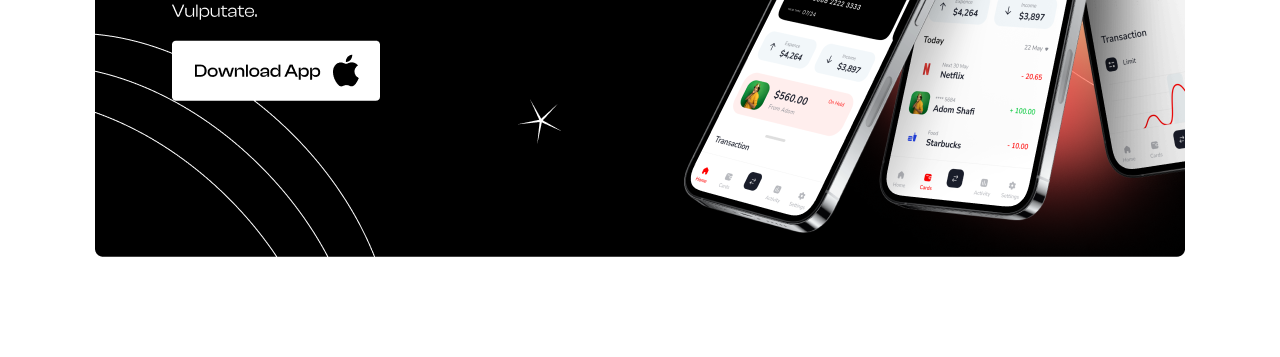
==== commit f93113d2: "Update about.html" ====
--- a/about.html
+++ b/about.html
@@ -15,7 +15,7 @@
     <div class="main">
              <!-- navbar section-->
             <section class="nav-container">
-                <nav class="navbar navbar-expand-lg navbar-light bg-white sticky-top">
+                <nav class="navbar navbar-expand-lg navbar-light bg-none sticky-top">
                     <div class="container">
                         <img src="./images/brand.jpeg" alt="Brand" class="navbar-brand">
                         <button class="navbar-toggler" type="button" data-bs-toggle="collapse" data-bs-target="#navbarText" aria-controls="navbarText" aria-expanded="false" aria-label="Toggle navigation">
@@ -38,7 +38,7 @@
                             </ul>
                             <span class="navbar-text nav-right">
                                 <button class="button-2">Download</button>
-                                <img src="./images/mode-light-icon-512x512-yuubs6qt.png" alt="" class="mode">
+                                <img src="./images/4066359-200.png" alt="" class="mode">
             
                             </span>
                         </div>
--- a/style.css
+++ b/style.css
@@ -30,6 +30,10 @@
 .navbar-brand{
     font-weight: bold;
     font-size: 30px !important;
+}
+.active{
+    color: #FF5555 !important;
+    cursor: pointer;
 }
 /*navbar right, download button  */
 .nav-right{
@@ -266,4 +270,4 @@
         font-size: 60px;
     }
 
-}+}
